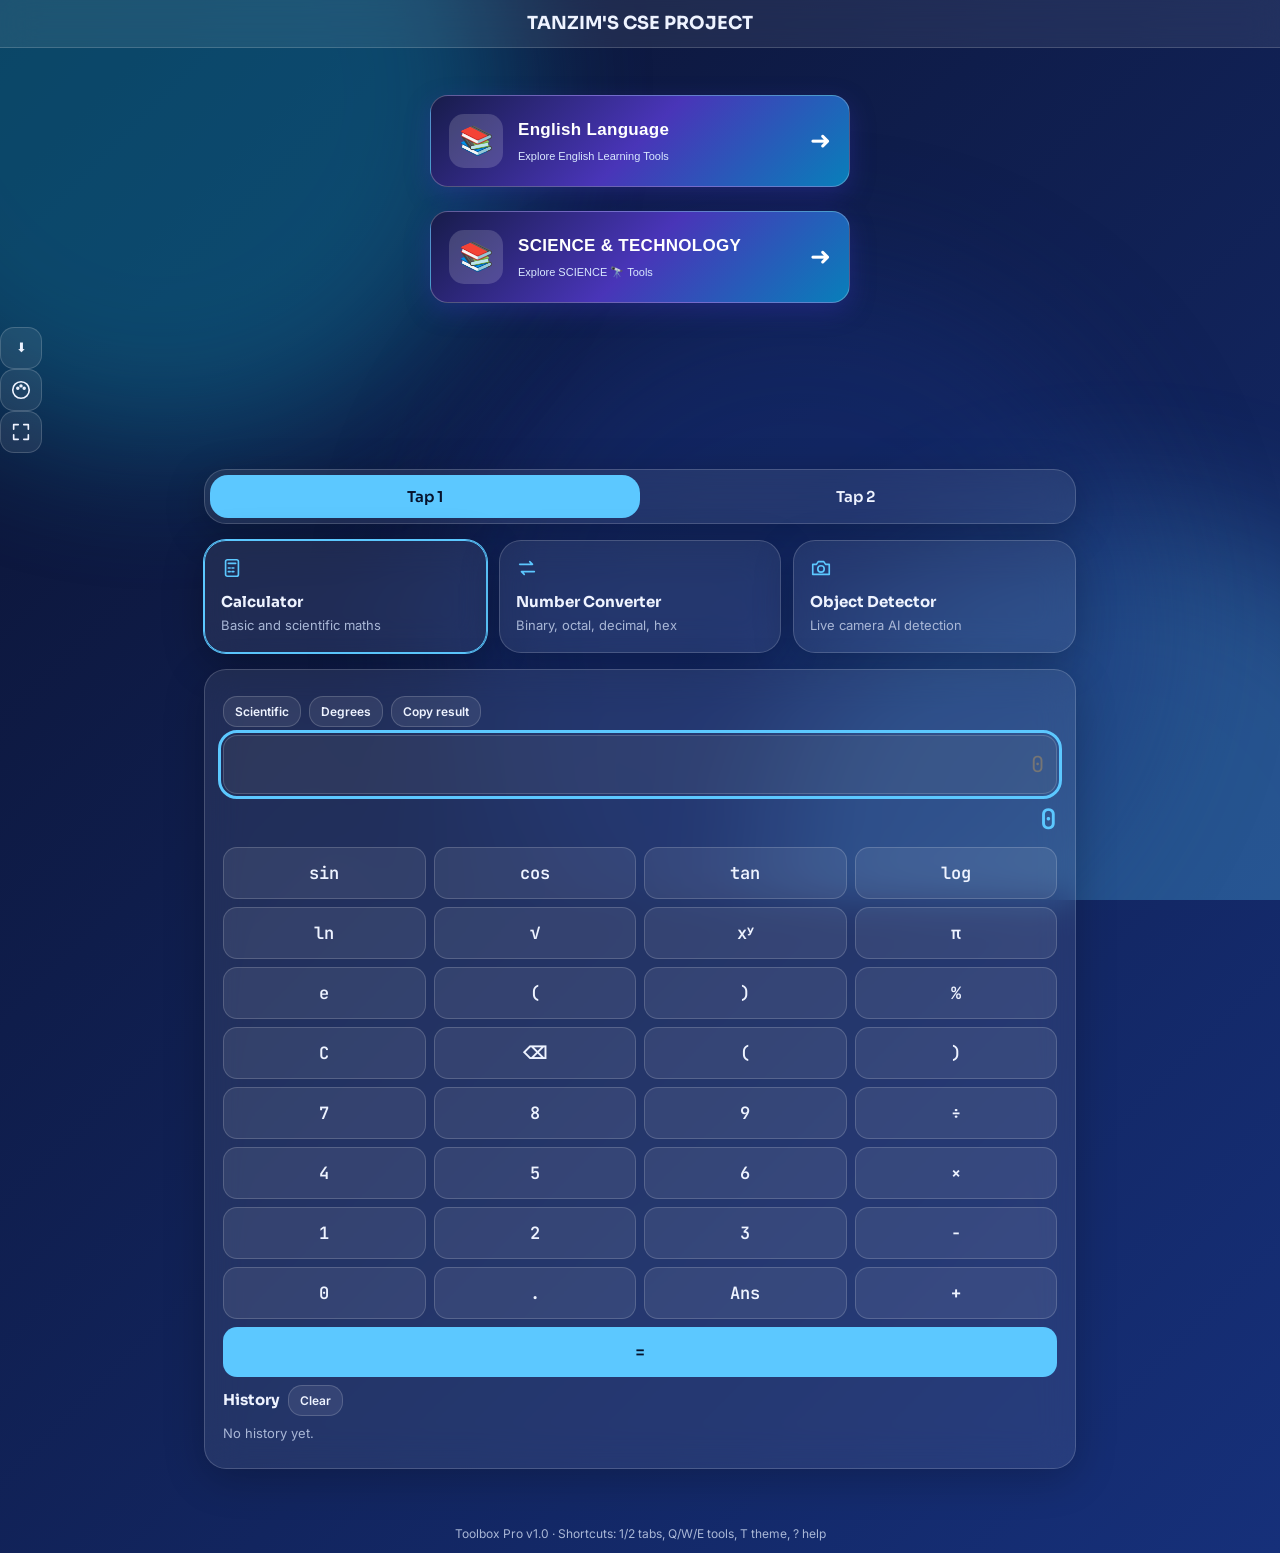
==== index.html @ a3a14823 "Update index.html" ====
<!DOCTYPE html>
<html lang="en" data-theme="midnight">
<head>
<meta charset="utf-8">
<meta name="viewport" content="width=device-width,initial-scale=1">
<title>Toolbox Pro – Calculator, Converter, Detector, Search &amp; Timer</title>
<meta name="description" content="Mobile-first toolbox: calculator, number converter, object detector, YouTube and Google search, exam timer.">
<meta property="og:title" content="Toolbox Pro"><meta property="og:description" content="Premium all-in-one student toolbox.">
<meta name="theme-color" content="#0b1230">
<link rel="icon" href="data:image/svg+xml,%3Csvg xmlns='http://www.w3.org/2000/svg' viewBox='0 0 32 32'%3E%3Crect width='32' height='32' rx='8' fill='%235cc8ff'/%3E%3Cpath d='M9 16l5 5 9-10' stroke='%2306122b' stroke-width='3' fill='none'/%3E%3C/svg%3E">
<link href="https://fonts.googleapis.com/css2?family=Inter:wght@400;500;600&family=JetBrains+Mono:wght@500&family=Sora:wght@600;700&display=swap" rel="stylesheet">
<style>
/* ===== 1. THEME VARIABLES ===== */
[data-theme=midnight]{--b1:#0b1230;--b2:#16307a;--b3:#0e8fb3;--sf:rgba(255,255,255,.08);--bd:rgba(255,255,255,.17);--ac:#5cc8ff;--tx:#eef3ff;--mu:#a9b7d6;--on:#06122b}
[data-theme=royal]{--b1:#1b0b3a;--b2:#4c1d95;--b3:#c026d3;--sf:rgba(255,255,255,.08);--bd:rgba(255,255,255,.17);--ac:#d8a8ff;--tx:#f6eeff;--mu:#c9b6e6;--on:#1b0b3a}
[data-theme=emerald]{--b1:#031a14;--b2:#046a4f;--b3:#14b88a;--sf:rgba(255,255,255,.08);--bd:rgba(255,255,255,.17);--ac:#5ff0bf;--tx:#eafff7;--mu:#9fd6c3;--on:#03211a}
[data-theme=sunset]{--b1:#2a1205;--b2:#9a3412;--b3:#f59e0b;--sf:rgba(255,255,255,.09);--bd:rgba(255,255,255,.18);--ac:#ffcf5c;--tx:#fff6e6;--mu:#e8c9a0;--on:#2a1205}
[data-theme=light]{--b1:#eef3ff;--b2:#c7d7ff;--b3:#ffd1ec;--sf:rgba(255,255,255,.7);--bd:rgba(30,40,90,.16);--ac:#3a52e0;--tx:#151c3a;--mu:#55607f;--on:#fff}
/* ===== 2. BASE ===== */
*{box-sizing:border-box;margin:0}
body{font:15px/1.5 Inter,system-ui,sans-serif;color:var(--tx);background:linear-gradient(135deg,var(--b1),var(--b2));min-height:100vh;overflow-x:hidden}
h1,h2,b{font-family:Sora,system-ui,sans-serif}
.bg{position:fixed;inset:0;z-index:-1;overflow:hidden}
.bg i{position:absolute;width:55vmax;height:55vmax;border-radius:50%;filter:blur(70px);opacity:.42;animation:fl 22s ease-in-out infinite alternate;will-change:transform}
.bg i:nth-child(1){background:var(--b3);top:-20vmax;left:-15vmax}
.bg i:nth-child(2){background:var(--ac);bottom:-25vmax;right:-15vmax;opacity:.28;animation-delay:-8s}
.bg i:nth-child(3){background:var(--b2);top:30%;left:35%;animation-delay:-14s}
@keyframes fl{to{transform:translate3d(8vmax,6vmax,0) scale(1.15)}}
:focus-visible{outline:3px solid var(--ac);outline-offset:2px}
.wrap{max-width:900px;margin:0 auto;padding:0 14px 30px}
/* ===== 3. COMPONENTS ===== */
.glass{background:var(--sf);border:1px solid var(--bd);backdrop-filter:blur(18px);-webkit-backdrop-filter:blur(18px);border-radius:22px;box-shadow:0 10px 40px rgba(0,0,0,.22)}
.top{position:sticky;top:0;z-index:20;display:flex;align-items:center;gap:8px;padding:10px 14px;background:var(--sf);backdrop-filter:blur(16px);-webkit-backdrop-filter:blur(16px);border-bottom:1px solid var(--bd)}
.top h1{font-size:18px;flex:1}
.ib{width:42px;height:42px;display:grid;place-items:center;border-radius:14px;border:1px solid var(--bd);background:var(--sf);color:var(--tx);cursor:pointer}
.btn{border:0;border-radius:14px;padding:11px 16px;background:var(--ac);color:var(--on);font:600 14px Inter,sans-serif;cursor:pointer;transition:transform .1s,filter .2s}
.btn:hover{filter:brightness(1.1)}.btn:active{transform:scale(.94)}
.btn.g{background:var(--sf);color:var(--tx);border:1px solid var(--bd)}.btn.sm{padding:7px 11px;font-size:12px}
input{width:100%;background:rgba(127,127,127,.13);border:1px solid var(--bd);border-radius:14px;padding:12px;color:var(--tx);font:inherit}
.row{display:flex;gap:8px;flex-wrap:wrap;margin:8px 0;align-items:center}.row>input{flex:1;min-width:0}
.tabs{position:relative;display:grid;grid-template-columns:1fr 1fr;padding:5px;margin:16px 0}
.hl{position:absolute;top:5px;bottom:5px;left:5px;width:calc(50% - 5px);border-radius:18px;background:var(--ac);transition:transform .35s cubic-bezier(.3,1.2,.4,1)}
.tabs[data-i="1"] .hl{transform:translateX(100%)}
.tabs button{position:relative;background:none;border:0;color:var(--tx);font:600 15px Sora,sans-serif;padding:12px;cursor:pointer;transition:color .3s}
.tabs button.on{color:var(--on)}
.opts{display:grid;grid-template-columns:repeat(auto-fit,minmax(200px,1fr));gap:12px}
.opt{text-align:left;cursor:pointer;color:var(--tx);padding:16px;font:inherit;transition:transform .2s,border-color .2s}
.opt:hover{transform:translateY(-3px)}.opt.on{border-color:var(--ac);box-shadow:0 0 0 1px var(--ac),0 10px 40px rgba(0,0,0,.3)}
.opt b{display:block;margin-top:6px}.opt span{color:var(--mu);font-size:13px}.opt svg{color:var(--ac)}
#tool{margin:16px 0;padding:18px;animation:in .4s}
@keyframes in{from{opacity:0;transform:translateY(12px)}}
.mono,.disp,.keys .btn{font-family:"JetBrains Mono",monospace}
.disp{font-size:22px;text-align:right}.res{text-align:right;color:var(--ac);font:500 28px "JetBrains Mono",monospace;margin:6px 0 10px;overflow-wrap:anywhere}
.keys{display:grid;grid-template-columns:repeat(4,1fr);gap:8px;margin-bottom:8px}.keys .btn{padding:14px 0;font-size:17px}
.hint,.err{color:var(--mu);font-size:13px;margin:6px 0}.err{color:#ff7b7b}
.hist button{display:block;width:100%;text-align:right;background:none;border:0;border-bottom:1px solid var(--bd);color:var(--tx);padding:7px 0;font:13px "JetBrains Mono",monospace;cursor:pointer}
.stage{position:relative;border-radius:18px;overflow:hidden;background:#000;min-height:160px}.stage video{width:100%;display:block}.stage canvas{position:absolute;inset:0;width:100%;height:100%}
.grid{display:grid;grid-template-columns:repeat(auto-fill,minmax(210px,1fr));gap:12px;margin-top:12px}
.vc{cursor:pointer;border-radius:16px;overflow:hidden;background:var(--sf);border:1px solid var(--bd);text-align:left;color:var(--tx);font:inherit;padding:0;transition:transform .2s}.vc:hover{transform:translateY(-3px)}
.vc img{width:100%;display:block;aspect-ratio:16/9;object-fit:cover}.vc div{padding:8px 10px;font-size:13px}.vc small{color:var(--mu)}
.chips button{margin:0 6px 6px 0;border-radius:99px;border:1px solid var(--bd);background:var(--sf);color:var(--tx);padding:4px 12px;cursor:pointer}
.player{aspect-ratio:16/9;width:100%;border:0;border-radius:16px;margin-top:10px}.player.wide{width:min(100vw - 20px,1100px);position:relative;left:50%;transform:translateX(-50%)}
.sk{height:90px;border-radius:14px;background:linear-gradient(90deg,var(--sf),var(--bd),var(--sf));background-size:200% 100%;animation:sh 1.2s infinite}@keyframes sh{to{background-position:-200% 0}}
.ring{display:block;margin:10px auto;width:min(70vw,240px)}.ring text{fill:var(--tx);font:500 34px "JetBrains Mono",monospace}
.tm{display:grid;grid-template-columns:repeat(3,1fr);gap:8px}.flash{animation:fs .5s 3}@keyframes fs{50%{background:var(--ac)}}
.gcse-search{min-height:80px}.gsc-control-cse,.gsc-control-cse *{background:transparent!important;border-color:var(--bd)!important;color:var(--tx)!important}
#toast{position:fixed;left:50%;bottom:22px;transform:translate(-50%,80px);background:var(--ac);color:var(--on);padding:10px 18px;border-radius:14px;font-weight:600;opacity:0;transition:.3s;z-index:60;max-width:90vw}#toast.on{transform:translate(-50%,0);opacity:1}
#pal{position:absolute;right:12px;top:58px;padding:10px;display:none;gap:8px;z-index:30}#pal.on{display:flex}#pal button{width:30px;height:30px;border-radius:50%;border:2px solid var(--bd);cursor:pointer}
#splash{position:fixed;inset:0;z-index:99;display:grid;place-items:center;background:var(--b1);transition:opacity .5s}#splash.off{opacity:0;pointer-events:none}
#splash i{width:54px;height:54px;border-radius:16px;background:var(--ac);animation:sp 1s ease-in-out infinite alternate}@keyframes sp{to{transform:rotate(90deg) scale(.7)}}
footer{text-align:center;color:var(--mu);font-size:12px;padding:10px}
@media(prefers-reduced-motion:reduce){*{animation:none!important;transition:none!important}}
</style>
</head>
<body>





<div class="bg" aria-hidden="true"><i></i><i></i><i></i></div>
<div id="splash"><i></i></div>

<header class="top">
  <h1 style="text-align: center;">TANZIM'S CSE PROJECT</h1>
</header> <br>

 

 


<!-- Premium English Language Button -->
<a href="index2.html" class="premium-btn">
  <span class="btn-icon">📚</span>
  <span class="btn-text">
    <strong>English Language</strong>
    <small>Explore English Learning Tools</small>
  </span>
  <span class="btn-arrow">➜</span>
</a>

<style>
.premium-btn {
  display: flex;
  align-items: center;
  gap: 15px;
  width: 100%;
  max-width: 420px;
  box-sizing: border-box;
  margin: 24px auto;
  padding: 18px;
  color: #ffffff;
  text-decoration: none;
  border-radius: 18px;
  background: linear-gradient(135deg, #171c4a, #4935b8, #087fba);
  border: 1px solid rgba(255,255,255,0.25);
  box-shadow: 0 8px 24px rgba(57, 53, 184, 0.35);
  font-family: Arial, sans-serif;
  transition: transform 0.2s, box-shadow 0.2s;
}

.premium-btn:active {
  transform: scale(0.97);
}

.btn-icon {
  display: grid;
  place-items: center;
  width: 54px;
  height: 54px;
  flex-shrink: 0;
  border-radius: 15px;
  background: rgba(255,255,255,0.16);
  font-size: 28px;
}

.btn-text {
  display: flex;
  flex-direction: column;
  gap: 5px;
  flex: 1;
}

.btn-text strong {
  font-size: 17px;
  letter-spacing: 0.3px;
}

.btn-text small {
  font-size: 11px;
  color: #d9e8ff;
}

.btn-arrow {
  font-size: 25px;
  color: #ffffff;
}
</style>





<!-- Premium English Language Button -->
<a href="index2.html" class="premium-btn">
  <span class="btn-icon">📚</span>
  <span class="btn-text">
    <strong>SCIENCE & TECHNOLOGY</strong>
    <small>Explore SCIENCE 🔭 Tools</small>
  </span>
  <span class="btn-arrow">➜</span>
</a>

<style>
.premium-btn {
  display: flex;
  align-items: center;
  gap: 15px;
  width: 100%;
  max-width: 420px;
  box-sizing: border-box;
  margin: 24px auto;
  padding: 18px;
  color: #ffffff;
  text-decoration: none;
  border-radius: 18px;
  background: linear-gradient(135deg, #171c4a, #4935b8, #087fba);
  border: 1px solid rgba(255,255,255,0.25);
  box-shadow: 0 8px 24px rgba(57, 53, 184, 0.35);
  font-family: Arial, sans-serif;
  transition: transform 0.2s, box-shadow 0.2s;
}

.premium-btn:active {
  transform: scale(0.97);
}

.btn-icon {
  display: grid;
  place-items: center;
  width: 54px;
  height: 54px;
  flex-shrink: 0;
  border-radius: 15px;
  background: rgba(255,255,255,0.16);
  font-size: 28px;
}

.btn-text {
  display: flex;
  flex-direction: column;
  gap: 5px;
  flex: 1;
}

.btn-text strong {
  font-size: 17px;
  letter-spacing: 0.3px;
}

.btn-text small {
  font-size: 11px;
  color: #d9e8ff;
}

.btn-arrow {
  font-size: 25px;
  color: #ffffff;
}
</style>


  
 
 

 

 
<button class="ib" id="inst" hidden aria-label="Install app" title="Install">⬇</button>
 <button class="ib" id="pb" aria-label="Choose palette" title="Palette (T)"></button>
 <button class="ib" id="fs" aria-label="Fullscreen" title="Fullscreen"></button>
  
  
</header>
<div id="pal" class="glass" role="menu"></div>
<main class="wrap">
 <div class="tabs glass" id="tabs" role="tablist"><span class="hl"></span></div>
 <div class="opts" id="opts"></div>
 <section class="glass" id="tool" aria-live="polite"></section>
</main>
<footer>Toolbox Pro v1.0 · Shortcuts: 1/2 tabs, Q/W/E tools, T theme, ? help</footer>
<div id="toast" role="status"></div>
<script>
(()=>{'use strict';
/* ===== CONFIG: add your keys here ===== */
const YOUTUBE_API_KEY="YOUR_API_KEY_HERE", GOOGLE_CSE_ID="YOUR_CSE_ID_HERE";
const $=(s,r=document)=>r.querySelector(s);
const S={get:(k,d)=>{try{return localStorage.getItem(k)??d}catch(e){return d}},set:(k,v)=>{try{localStorage.setItem(k,v)}catch(e){}}};
const IC={calc:'<rect x="5" y="3" width="14" height="18" rx="2"/><path d="M8 7h8M8 12h2M12 12h2M8 16h2M12 16h2"/>',conv:'<path d="M4 8h14l-3-3M20 16H6l3 3"/>',cam:'<path d="M3 8h4l2-3h6l2 3h4v11H3z"/><circle cx="12" cy="13" r="3.5"/>',yt:'<rect x="3" y="6" width="18" height="12" rx="4"/><path d="M10 9.5v5l4.5-2.5z"/>',gs:'<circle cx="11" cy="11" r="6"/><path d="M20 20l-4.5-4.5"/>',tm:'<circle cx="12" cy="13" r="7"/><path d="M12 9v4l3 2M9 3h6"/>',pal:'<circle cx="12" cy="12" r="9"/><circle cx="8.5" cy="10" r="1"/><circle cx="12" cy="7.5" r="1"/><circle cx="15.5" cy="10" r="1"/>',fs:'<path d="M4 9V4h5M20 9V4h-5M4 15v5h5M20 15v5h-5"/>'};
const ic=k=>`<svg viewBox="0 0 24 24" width="22" height="22" fill="none" stroke="currentColor" stroke-width="1.8" stroke-linecap="round" stroke-linejoin="round" aria-hidden="true">${IC[k]}</svg>`;
const esc=s=>String(s).replace(/[&<>"']/g,c=>({'&':'&amp;','<':'&lt;','>':'&gt;','"':'&quot;',"'":'&#39;'}[c]));
const dec=s=>{const t=document.createElement('textarea');t.innerHTML=s;return t.value};
let tt;const toast=m=>{const t=$('#toast');t.textContent=m;t.classList.add('on');clearTimeout(tt);tt=setTimeout(()=>t.classList.remove('on'),2600)};
const copy=async v=>{try{await navigator.clipboard.writeText(v);toast('Copied ✓')}catch(e){toast('Copy failed')}};
const loadJS=src=>new Promise((ok,no)=>{const s=document.createElement('script');s.src=src;s.onload=ok;s.onerror=()=>no(new Error('load'));document.head.appendChild(s)});

/* ===== TOOL: CALCULATOR (safe recursive-descent parser, no eval) ===== */
function ev(src,deg){
 const t=src.replace(/×/g,'*').replace(/÷/g,'/').replace(/−/g,'-').replace(/π/g,'pi').match(/\d+\.?\d*|\.\d+|[a-z]+|[-+*/^%(),]|\S/gi)||[];let i=0;
 const pk=()=>t[i],nx=()=>t[i++],rad=x=>deg?x*Math.PI/180:x;
 const F={sin:x=>Math.sin(rad(x)),cos:x=>Math.cos(rad(x)),tan:x=>Math.tan(rad(x)),log:Math.log10,ln:Math.log,sqrt:Math.sqrt};
 const ex=()=>{let v=tm();while(pk()=='+'||pk()=='-')v=nx()=='+'?v+tm():v-tm();return v};
 const tm=()=>{let v=un();while(pk()=='*'||pk()=='/')v=nx()=='*'?v*un():v/un();return v};
 const un=()=>{if(pk()=='-'){nx();return -un()}if(pk()=='+'){nx();return un()}return pw()};
 const pw=()=>{const b=po();if(pk()=='^'){nx();return Math.pow(b,un())}return b};
 const po=()=>{let v=pr();while(pk()=='%'){nx();v/=100}return v};
 const pr=()=>{const x=nx();if(x===undefined)throw 0;
  if(/^[\d.]/.test(x))return parseFloat(x);
  if(x=='(' ){const v=ex();if(pk()==')')nx();return v}
  const n=x.toLowerCase();if(n=='pi')return Math.PI;if(n=='e')return Math.E;
  if(F[n]&&pk()=='('){nx();const v=ex();if(pk()==')')nx();return F[n](v)}throw 0};
 const r=ex();if(i<t.length)throw 0;if(!isFinite(r))throw 0;return r}
function calc(el){
 let deg=S.get('deg','1')=='1',sci=false,ans='0',hist=[];try{hist=JSON.parse(S.get('hist','[]'))}catch(e){}
 el.innerHTML=`<div class="row"><button class="btn g sm" id="m">Scientific</button><button class="btn g sm" id="dg"></button><button class="btn g sm" id="cp">Copy result</button></div>
 <input id="d" class="disp" inputmode="none" autocomplete="off" placeholder="0" aria-label="Expression"><div class="res" id="r">0</div>
 <div class="keys" id="sk" hidden></div><div class="keys" id="k"></div>
 <div class="row"><b>History</b><button class="btn g sm" id="hc">Clear</button></div><div class="hist" id="h"></div>`;
 const d=$('#d',el),r=$('#r',el);
 const fmt=v=>String(parseFloat(v.toPrecision(12)));
 const sciK=[['sin','sin('],['cos','cos('],['tan','tan('],['log','log('],['ln','ln('],['√','sqrt('],['xʸ','^'],['π','π'],['e','e'],['(','('],[')',')'],['%','%']];
 const rows=['C','⌫','(',')','7','8','9','÷','4','5','6','×','1','2','3','−','0','.','Ans','+'];
 const kb=(box,list)=>list.forEach(x=>{const [l,v]=Array.isArray(x)?x:[x,x];const b=document.createElement('button');b.className='btn g';b.textContent=l;b.onclick=()=>press(v);box.appendChild(b)});
 kb($('#sk',el),sciK);kb($('#k',el),rows);
 const eq=document.createElement('button');eq.className='btn';eq.textContent='=';eq.style.gridColumn='1/-1';eq.onclick=()=>press('=');$('#k',el).appendChild(eq);
 const rh=()=>{$('#h',el).innerHTML=hist.map((x,i)=>`<button data-i="${i}">${esc(x[0])} = ${esc(x[1])}</button>`).join('')||'<p class="hint">No history yet.</p>'};
 function press(v){
  if(v=='C'){d.value='';r.textContent='0'}else if(v=='⌫')d.value=d.value.slice(0,-1);
  else if(v=='Ans')d.value+=ans;
  else if(v=='='){try{const x=fmt(ev(d.value,deg));hist.unshift([d.value,x]);hist=hist.slice(0,30);S.set('hist',JSON.stringify(hist));ans=x;r.textContent=x;d.value=x;rh()}catch(e){r.textContent='Error';toast('Invalid expression')}}
  else d.value+=v;
  if(v!='='&&v!='C'){try{r.textContent=fmt(ev(d.value,deg))}catch(e){}}}
 d.addEventListener('keydown',e=>{if(e.key=='Enter'){e.preventDefault();press('=')}});
 d.addEventListener('input',()=>{try{r.textContent=fmt(ev(d.value,deg))}catch(e){}});
 $('#m',el).onclick=e=>{sci=!sci;$('#sk',el).hidden=!sci;e.target.textContent=sci?'Basic':'Scientific'};
 const sd=()=>$('#dg',el).textContent=deg?'Degrees':'Radians';sd();
 $('#dg',el).onclick=()=>{deg=!deg;S.set('deg',deg?'1':'0');sd()};
 $('#cp',el).onclick=()=>copy(r.textContent);
 $('#hc',el).onclick=()=>{hist=[];S.set('hist','[]');rh()};
 $('#h',el).onclick=e=>{const b=e.target.closest('button');if(b)d.value=hist[b.dataset.i][0]};
 rh();d.focus({preventScroll:true});return{destroy(){}}}

/* ===== TOOL: NUMBER SYSTEM CONVERTER (BigInt) ===== */
function conv(el){
 const B=[['Binary',2,/^[01]+$/,'0b'],['Octal',8,/^[0-7]+$/,'0o'],['Decimal',10,/^\d+$/,''],['Hexadecimal',16,/^[0-9a-f]+$/i,'0x']];
 el.innerHTML=B.map(([n,b])=>`<label>${n} <small class="hint">(base ${b})</small><div class="row"><input class="mono" data-b="${b}" spellcheck="false" autocomplete="off"><button class="btn g sm" data-c="${b}">Copy</button></div></label>`).join('')+'<div class="err" id="e"></div><div class="hint" id="s"></div>';
 const inp=b=>$(`input[data-b="${b}"]`,el);
 el.oninput=e=>{const x=e.target;if(!x.dataset.b)return;const b=+x.dataset.b,v=x.value.trim().replace(/\s/g,''),sp=B.find(q=>q[1]==b);
  $('#e',el).textContent='';if(!v){B.forEach(q=>inp(q[1]).value='');$('#s',el).textContent='';return}
  if(!sp[2].test(v)){$('#e',el).textContent=`Invalid digit for base ${b}. Allowed: ${b==2?'0-1':b==8?'0-7':b==10?'0-9':'0-9, A-F'}.`;return}
  const n=BigInt(sp[3]+v);B.forEach(q=>{if(q[1]!=b)inp(q[1]).value=n.toString(q[1]).toUpperCase()});
  $('#s',el).textContent=`Steps: read “${v}” as base ${b} → decimal ${n} → divide by 2, 8 and 16 repeatedly (remainders from last to first) to get the other bases.`};
 el.onclick=e=>{const b=e.target.closest('[data-c]');if(b)copy(inp(b.dataset.c).value)};
 return{destroy(){el.oninput=el.onclick=null}}}

/* ===== TOOL: OBJECT DETECTOR (TensorFlow.js + coco-ssd) ===== */
function det(el){
 let model,stream,raf,run=false,face='environment',t0=performance.now(),fr=0;
 el.innerHTML=`<div class="stage"><video playsinline muted></video><canvas></canvas></div>
 <div class="row"><button class="btn" id="a">Start</button><button class="btn g" id="sw">Switch camera</button><button class="btn g" id="sn">Snapshot</button><b class="mono" id="f">0 FPS</b></div>
 <div class="hint" id="st">Press Start. The model (~5 MB) downloads on first use.</div><div id="l"></div>`;
 const v=$('video',el),c=$('canvas',el),x=c.getContext('2d'),st=$('#st',el);
 const stopCam=()=>{stream&&stream.getTracks().forEach(t=>t.stop());stream=null;v.srcObject=null};
 const col=n=>`hsl(${[...n].reduce((a,ch)=>a+ch.charCodeAt(0)*7,0)%360} 90% 55%)`;
 async function cam(){stopCam();stream=await navigator.mediaDevices.getUserMedia({video:{facingMode:face},audio:false});v.srcObject=stream;await v.play()}
 async function start(){
  if(!navigator.onLine){st.textContent='You are offline. The model needs internet to download.';return}
  if(!navigator.mediaDevices||!navigator.mediaDevices.getUserMedia){st.textContent='Camera is not available (HTTPS and a camera are required).';return}
  try{
   if(!model){st.innerHTML='<div class="sk"></div>Loading model…';
    await loadJS('https://cdn.jsdelivr.net/npm/@tensorflow/tfjs@4.22.0/dist/tf.min.js');
    await loadJS('https://cdn.jsdelivr.net/npm/@tensorflow-models/coco-ssd@2.2.3/dist/coco-ssd.min.js');
    model=await cocoSsd.load()}
   await cam();run=true;$('#a',el).textContent='Stop';st.textContent='Detecting…';loop()
  }catch(e){st.textContent=e&&e.name=='NotAllowedError'?'Camera permission was denied. Allow it in your browser settings.':e&&e.name=='NotFoundError'?'No camera found on this device.':'Could not start: '+(e.message||e);run=false}}
 function stop(){run=false;cancelAnimationFrame(raf);stopCam();x.clearRect(0,0,c.width,c.height);$('#a',el).textContent='Start';st.textContent='Stopped.'}
 async function loop(){if(!run)return;
  if(v.readyState>=2){const p=await model.detect(v);if(!run)return;c.width=v.videoWidth;c.height=v.videoHeight;x.clearRect(0,0,c.width,c.height);x.lineWidth=3;x.font='bold 18px Inter';
   p.forEach(o=>{const[a,b,w,h]=o.bbox,k=col(o.class),t=`${o.class} ${Math.round(o.score*100)}%`;x.strokeStyle=k;x.strokeRect(a,b,w,h);const tw=x.measureText(t).width+10;x.fillStyle=k;x.fillRect(a,Math.max(0,b-24),tw,24);x.fillStyle='#000';x.fillText(t,a+5,Math.max(18,b-6))});
   $('#l',el).innerHTML=p.map(o=>`<div class="hint"><b style="color:${col(o.class)}">●</b> ${esc(o.class)} – ${Math.round(o.score*100)}%</div>`).join('')||'<div class="hint">No objects detected.</div>';
   fr++;const n=performance.now();if(n-t0>1000){$('#f',el).textContent=Math.round(fr*1000/(n-t0))+' FPS';fr=0;t0=n}}
  raf=requestAnimationFrame(loop)}
 $('#a',el).onclick=()=>run?stop():start();
 $('#sw',el).onclick=async()=>{face=face=='environment'?'user':'environment';if(run){try{await cam()}catch(e){toast('Cannot switch camera')}}};
 $('#sn',el).onclick=()=>{if(!v.videoWidth)return toast('Start the camera first');const s=document.createElement('canvas');s.width=v.videoWidth;s.height=v.videoHeight;const q=s.getContext('2d');q.drawImage(v,0,0);q.drawImage(c,0,0);s.toBlob(b=>{const a=document.createElement('a');a.href=URL.createObjectURL(b);a.download='snapshot.png';a.click();setTimeout(()=>URL.revokeObjectURL(a.href),2000)});toast('Snapshot saved')};
 return{destroy(){stop()}}}

/* ===== TOOL: YOUTUBE SEARCH ===== */
    
function yt(el){
 let rc=[];try{rc=JSON.parse(S.get('yts','[]'))}catch(e){}
 el.innerHTML=`<div class="row"><input id="q" placeholder="Search YouTube…" aria-label="Search YouTube"><button class="btn" id="go">Search</button></div><div class="chips" id="c"></div><div id="p"></div><div class="grid" id="r"></div>`;
 const q=$('#q',el),r=$('#r',el),K=YOUTUBE_API_KEY;
 const chips=()=>$('#c',el).innerHTML=rc.map(x=>`<button>${esc(x)}</button>`).join('');chips();
 const dur=s=>{const m=/PT(?:(\d+)H)?(?:(\d+)M)?(?:(\d+)S)?/.exec(s||'');if(!m)return'';const p=n=>String(n||0).padStart(2,'0');return(m[1]?m[1]+':':'')+(m[1]?p(m[2]):(m[2]||0))+':'+p(m[3])};
 async function go(){const t=q.value.trim();if(!t)return;
  if(K.startsWith('YOUR')){r.innerHTML='<p class="hint">Setup needed: open index.html, find <b>YOUTUBE_API_KEY</b> and paste a YouTube Data API v3 key (Google Cloud Console → APIs &amp; Services).</p>';return}
  if(!navigator.onLine){r.innerHTML='<p class="err">You are offline.</p>';return}
  rc=[t,...rc.filter(x=>x!=t)].slice(0,6);S.set('yts',JSON.stringify(rc));chips();
  r.innerHTML='<div class="sk"></div><div class="sk"></div><div class="sk"></div>';
  try{const j=await(await fetch(`https://www.googleapis.com/youtube/v3/search?part=snippet&type=video&maxResults=12&q=${encodeURIComponent(t)}&key=${K}`)).json();
   if(j.error){r.innerHTML=`<p class="err">${esc(j.error.message||'API error')} (quota or key problem)</p>`;return}
   const ids=j.items.map(i=>i.id.videoId).join(',');let D={};
   try{const k=await(await fetch(`https://www.googleapis.com/youtube/v3/videos?part=contentDetails&id=${ids}&key=${K}`)).json();(k.items||[]).forEach(i=>D[i.id]=dur(i.contentDetails.duration))}catch(e){}
   r.innerHTML=j.items.map(i=>`<button class="vc" data-id="${esc(i.id.videoId)}"><img loading="lazy" alt="" src="${esc(i.snippet.thumbnails.medium.url)}"><div>${esc(dec(i.snippet.title))}<br><small>${esc(dec(i.snippet.channelTitle))}${D[i.id.videoId]?' · '+D[i.id.videoId]:''}</small></div></button>`).join('')||'<p class="hint">No results.</p>'
  }catch(e){r.innerHTML='<p class="err">Network error. Check your connection.</p>'}}
 $('#go',el).onclick=go;q.onkeydown=e=>{if(e.key=='Enter')go()};
 $('#c',el).onclick=e=>{const b=e.target.closest('button');if(b){q.value=b.textContent;go()}};
 r.onclick=e=>{const b=e.target.closest('.vc');if(!b)return;
  $('#p',el).innerHTML=`<div class="row"><button class="btn g sm" id="th">Theatre mode</button></div><iframe class="player" src="https://www.youtube-nocookie.com/embed/${encodeURIComponent(b.dataset.id)}?autoplay=1" title="YouTube video" allow="autoplay; encrypted-media; picture-in-picture; fullscreen" allowfullscreen></iframe>`;
  $('#th',el).onclick=()=>$('.player',el).classList.toggle('wide');$('.player',el).scrollIntoView({behavior:'smooth',block:'center'})};
 return{destroy(){el.innerHTML=''}}}

/* ===== TOOL: GOOGLE SEARCH (Programmable Search Engine) ===== */
function gg(el){
 if(GOOGLE_CSE_ID.startsWith('YOUR')){el.innerHTML='<p class="hint">Setup needed: create a Programmable Search Engine at programmablesearchengine.google.com, copy its Search engine ID, then paste it into <b>GOOGLE_CSE_ID</b> in index.html.</p>';return{destroy(){}}}
 if(!navigator.onLine){el.innerHTML='<p class="err">You are offline.</p>';return{destroy(){}}}
 el.innerHTML='<div class="gcse-search"></div>';const s=document.createElement('script');s.async=true;s.src='https://cse.google.com/cse.js?cx='+encodeURIComponent(GOOGLE_CSE_ID);el.appendChild(s);
 return{destroy(){el.innerHTML=''}}}

/* ===== TOOL: EXAM TIMER ===== */
function tmr(el){
 let end=0,left=0,total=0,state='idle',iv,wl,fired={},mute=S.get('mute','0')=='1',ac;
 el.innerHTML=`<input id="lb" placeholder="Label (e.g. Maths Exam)" aria-label="Label">
 <div class="tm" style="margin-top:8px"><input id="h" type="number" min="0" max="99" placeholder="Hours" aria-label="Hours"><input id="m" type="number" min="0" max="59" placeholder="Min" aria-label="Minutes"><input id="s" type="number" min="0" max="59" placeholder="Sec" aria-label="Seconds"></div>
 <div class="row" id="pr">${[5,10,30,60,120].map(n=>`<button class="btn g sm" data-m="${n}">${n} min</button>`).join('')}</div>
 <svg class="ring" viewBox="0 0 220 220"><circle cx="110" cy="110" r="96" fill="none" stroke="var(--bd)" stroke-width="12"/><circle id="rg" cx="110" cy="110" r="96" fill="none" stroke="var(--ac)" stroke-width="12" stroke-linecap="round" stroke-dasharray="603.2" stroke-dashoffset="0" transform="rotate(-90 110 110)"/><text id="tx" x="110" y="122" text-anchor="middle">00:00:00</text></svg>
 <div class="row" style="justify-content:center"><button class="btn" id="go">Start</button><button class="btn g" id="rs">Reset</button><button class="btn g" id="mu"></button></div><div class="hint" id="n" style="text-align:center"></div>`;
 const g=s=>$(s,el),C=603.2;
 const pad=n=>String(n).padStart(2,'0'),show=ms=>{const s=Math.max(0,Math.ceil(ms/1000));g('#tx').textContent=`${pad(s/3600|0)}:${pad(s%3600/60|0)}:${pad(s%60)}`;
  const p=total?ms/(total*1000):0;g('#rg').style.strokeDashoffset=C*(1-Math.max(0,Math.min(1,p)));g('#rg').style.stroke=p>.5?'var(--ac)':p>.2?'#ffb020':'#ff4d4d'};
 const mu=()=>g('#mu').textContent=mute?'🔇 Muted':'🔔 Sound on';mu();
 const beep=n=>{if(mute)return;try{ac=ac||new AudioContext();for(let i=0;i<n;i++){const o=ac.createOscillator(),q=ac.createGain();o.connect(q);q.connect(ac.destination);o.frequency.value=880;const t=ac.currentTime+i*.35;q.gain.setValueAtTime(.25,t);q.gain.exponentialRampToValueAtTime(.001,t+.25);o.start(t);o.stop(t+.27)}}catch(e){}};
 const alert2=(m,n)=>{beep(n);navigator.vibrate&&navigator.vibrate([200,100,200]);el.classList.add('flash');setTimeout(()=>el.classList.remove('flash'),1600);toast(m);g('#n').textContent=m};
 const lock=async()=>{try{wl=await navigator.wakeLock.request('screen')}catch(e){}};
 const unlock=()=>{try{wl&&wl.release()}catch(e){}wl=null};
 const vis=()=>{if(document.visibilityState=='visible'&&state=='run')lock()};document.addEventListener('visibilitychange',vis);
 function tick(){left=end-Date.now();show(left);const s=left/1000;
  [600,300,60].forEach(th=>{if(s<=th&&!fired[th]&&total>th){fired[th]=1;alert2(th/60+' minute(s) left',2)}});
  if(left<=0){clearInterval(iv);state='idle';unlock();show(0);alert2('Time is up!',4);g('#go').textContent='Start'}}
 g('#go').onclick=()=>{
  if(state=='run'){left=end-Date.now();clearInterval(iv);state='pause';g('#go').textContent='Resume';unlock();return}
  if(state=='idle'){total=(+g('#h').value||0)*3600+(+g('#m').value||0)*60+(+g('#s').value||0);if(!total)return toast('Set a time first');left=total*1000;fired={}}
  end=Date.now()+left;state='run';g('#go').textContent='Pause';lock();clearInterval(iv);iv=setInterval(tick,200);tick();if(ac&&ac.state=='suspended')ac.resume()};
 g('#rs').onclick=()=>{clearInterval(iv);state='idle';unlock();total=0;g('#go').textContent='Start';g('#n').textContent='';show(0)};
 g('#mu').onclick=()=>{mute=!mute;S.set('mute',mute?'1':'0');mu()};
 g('#pr').onclick=e=>{const b=e.target.closest('[data-m]');if(!b)return;const m=+b.dataset.m;g('#h').value=m/60|0;g('#m').value=m%60;g('#s').value=0};
 return{destroy(){clearInterval(iv);unlock();document.removeEventListener('visibilitychange',vis);if(ac)try{ac.close()}catch(e){}}}}

/* ===== APP SHELL ===== */
const TABS=[{n:'Tap 1',o:[{f:calc,t:'Calculator',d:'Basic and scientific maths',i:'calc'},{f:conv,t:'Number Converter',d:'Binary, octal, decimal, hex',i:'conv'},{f:det,t:'Object Detector',d:'Live camera AI detection',i:'cam'}]},
 {n:'Tap 2',o:[{f:yt,t:'YouTube Search',d:'Search and watch here',i:'yt'},{f:gg,t:'Google Search',d:'Embedded web search',i:'gs'},{f:tmr,t:'Exam Timer',d:'Countdown with alerts',i:'tm'}]}];
const PAL=[['midnight','#16307a'],['royal','#7c3aed'],['emerald','#0e9f6e'],['sunset','#f59e0b'],['light','#e8eeff']];
let tab=+S.get('tab',0)||0,opt=+S.get('opt',0)||0,cur=null;
const tool=$('#tool');
function render(){
 $('#tabs').dataset.i=tab;$('#tabs').querySelectorAll('button').forEach(b=>b.remove());
 TABS.forEach((t,i)=>{const b=document.createElement('button');b.textContent=t.n;b.setAttribute('role','tab');b.setAttribute('aria-selected',i==tab);b.className=i==tab?'on':'';b.onclick=()=>go(i,0);$('#tabs').appendChild(b)});
 $('#opts').innerHTML=TABS[tab].o.map((o,i)=>`<button class="opt glass${i==opt?' on':''}" data-i="${i}" aria-pressed="${i==opt}">${ic(o.i)}<b>${o.t}</b><span>${o.d}</span></button>`).join('');
 if(cur&&cur.destroy)cur.destroy();tool.style.animation='none';void tool.offsetWidth;tool.style.animation='';tool.innerHTML='';
 try{cur=TABS[tab].o[opt].f(tool)}catch(e){tool.innerHTML='<p class="err">Could not open this tool.</p>';console.error(e)}}
function go(t,o){tab=t;opt=o;S.set('tab',t);S.set('opt',o);render()}
$('#opts').onclick=e=>{const b=e.target.closest('.opt');if(b&&+b.dataset.i!=opt)go(tab,+b.dataset.i)};
/* theme */
function theme(n){document.documentElement.dataset.theme=n;S.set('theme',n);const m=document.querySelector('meta[name=theme-color]');m.content=getComputedStyle(document.documentElement).getPropertyValue('--b1').trim()||'#0b1230'}
$('#pal').innerHTML=PAL.map(([n,c])=>`<button role="menuitem" aria-label="${n}" title="${n}" style="background:${c}" data-t="${n}"></button>`).join('');
$('#pal').onclick=e=>{const b=e.target.closest('[data-t]');if(b){theme(b.dataset.t);$('#pal').classList.remove('on')}};
$('#pb').innerHTML=ic('pal');$('#pb').onclick=()=>$('#pal').classList.toggle('on');
$('#fs').innerHTML=ic('fs');$('#fs').onclick=()=>{document.fullscreenElement?document.exitFullscreen():document.documentElement.requestFullscreen&&document.documentElement.requestFullscreen().catch(()=>toast('Fullscreen not available'))};
theme(PAL.some(p=>p[0]==S.get('theme','midnight'))?S.get('theme','midnight'):'midnight');
/* PWA: data-URI manifest + install button */
const mf={name:'Toolbox Pro',short_name:'Toolbox',start_url:'./',display:'standalone',background_color:'#0b1230',theme_color:'#0b1230',icons:[{src:"data:image/svg+xml,%3Csvg xmlns='http://www.w3.org/2000/svg' viewBox='0 0 32 32'%3E%3Crect width='32' height='32' rx='8' fill='%235cc8ff'/%3E%3C/svg%3E",sizes:'any',type:'image/svg+xml'}]};
const lk=document.createElement('link');lk.rel='manifest';lk.href='data:application/manifest+json,'+encodeURIComponent(JSON.stringify(mf));document.head.appendChild(lk);
let dp;addEventListener('beforeinstallprompt',e=>{e.preventDefault();dp=e;$('#inst').hidden=false});
$('#inst').onclick=async()=>{if(dp){dp.prompt();await dp.userChoice;dp=null;$('#inst').hidden=true}};
/* offline notice and shortcuts */
addEventListener('offline',()=>toast('You are offline. Search and AI model need internet.'));addEventListener('online',()=>toast('Back online ✓'));
addEventListener('keydown',e=>{if(/INPUT|TEXTAREA/.test(e.target.tagName)||e.ctrlKey||e.metaKey||e.altKey)return;const k=e.key.toLowerCase();
 if(k=='1'||k=='2')go(+k-1,0);else if('qwe'.includes(k)&&k.length==1)go(tab,'qwe'.indexOf(k));
 else if(k=='t'){const i=PAL.findIndex(p=>p[0]==document.documentElement.dataset.theme);theme(PAL[(i+1)%PAL.length][0])}
 else if(k=='?')toast('1/2 tabs · Q/W/E tools · T theme')});
render();addEventListener('load',()=>setTimeout(()=>$('#splash').classList.add('off'),600));
setTimeout(()=>$('#splash').classList.add('off'),2500);
})();
</script>
</body>
</html>
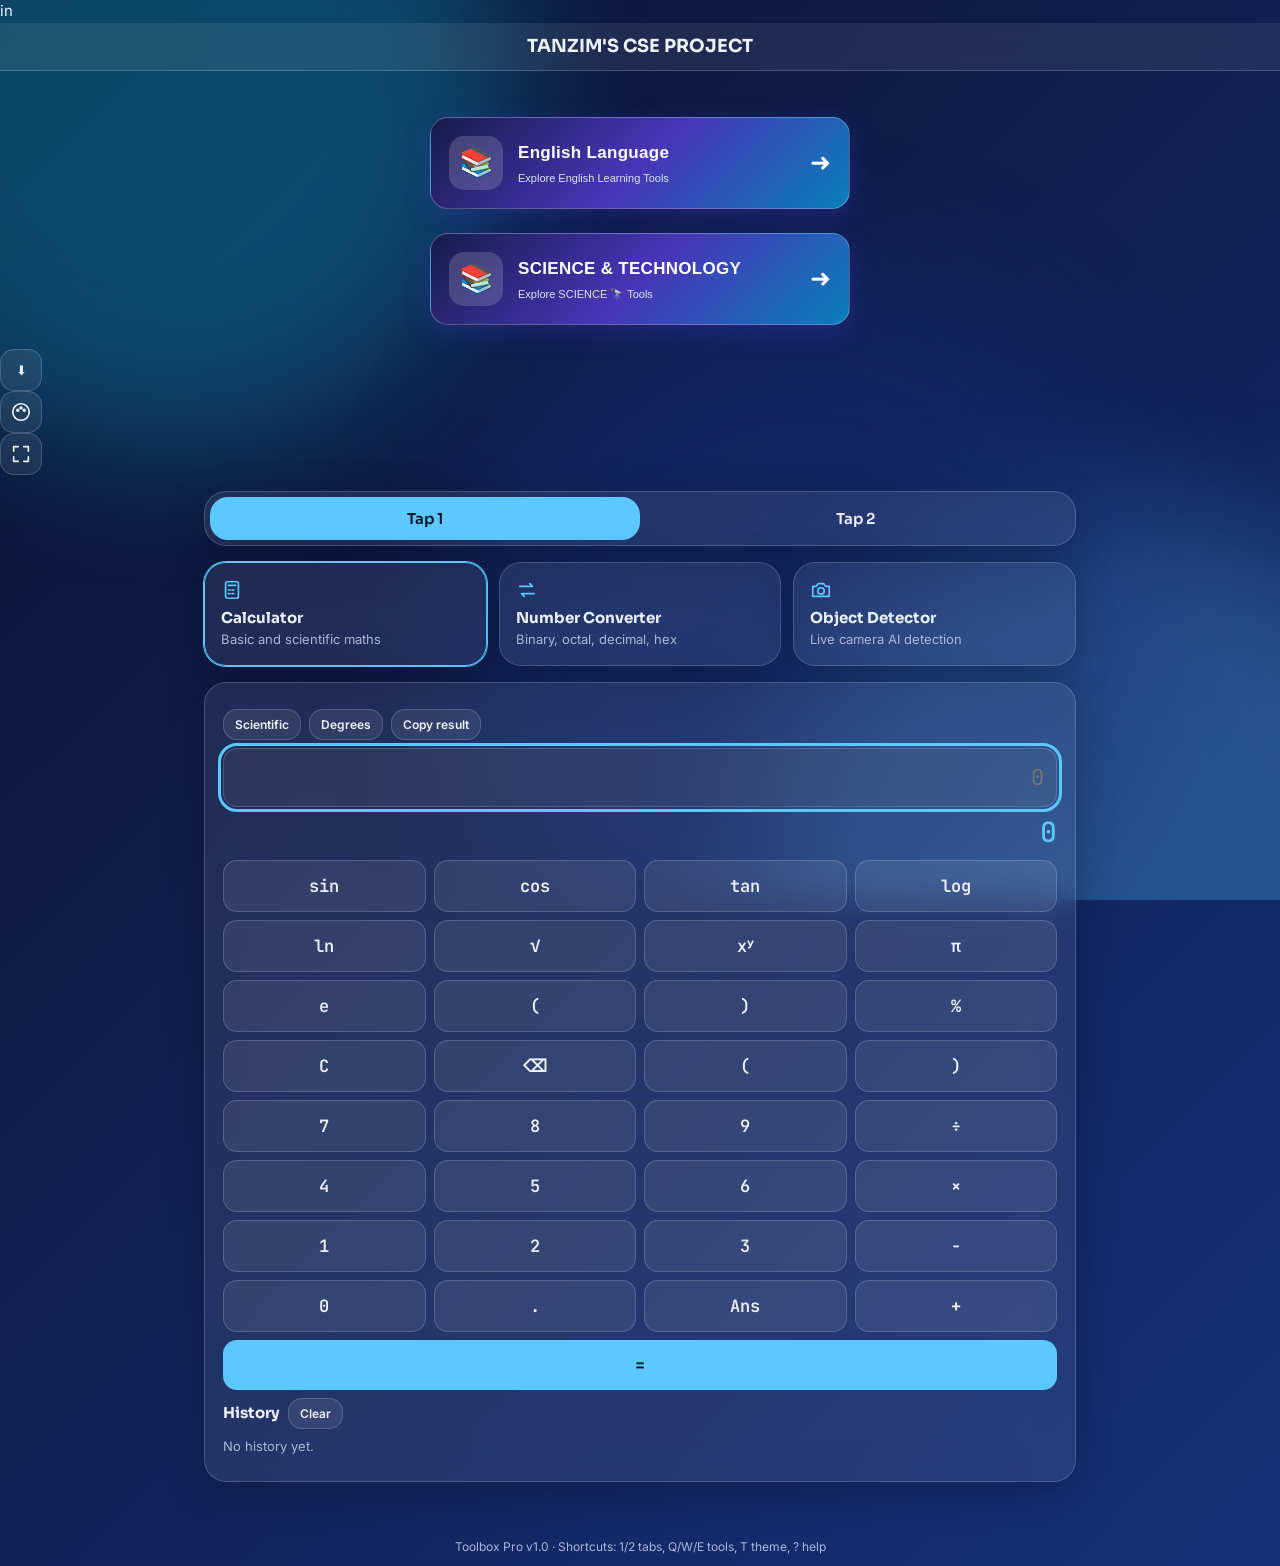
==== commit 8ffab5e6: "Update index.html" ====
--- a/index.html
+++ b/index.html
@@ -1,4 +1,4 @@
-<!DOCTYPE html>
+in<!DOCTYPE html>
 <html lang="en" data-theme="midnight">
 <head>
 <meta charset="utf-8">
@@ -255,7 +255,7 @@
 <script>
 (()=>{'use strict';
 /* ===== CONFIG: add your keys here ===== */
-const YOUTUBE_API_KEY="YOUR_API_KEY_HERE", GOOGLE_CSE_ID="YOUR_CSE_ID_HERE";
+const YOUTUBE_API_KEY="AIzaSyDZF96BaV-KQ8ZhA2LlbOBBzp1f1VReJPs", GOOGLE_CSE_ID="YOUR_CSE_ID_HERE";
 const $=(s,r=document)=>r.querySelector(s);
 const S={get:(k,d)=>{try{return localStorage.getItem(k)??d}catch(e){return d}},set:(k,v)=>{try{localStorage.setItem(k,v)}catch(e){}}};
 const IC={calc:'<rect x="5" y="3" width="14" height="18" rx="2"/><path d="M8 7h8M8 12h2M12 12h2M8 16h2M12 16h2"/>',conv:'<path d="M4 8h14l-3-3M20 16H6l3 3"/>',cam:'<path d="M3 8h4l2-3h6l2 3h4v11H3z"/><circle cx="12" cy="13" r="3.5"/>',yt:'<rect x="3" y="6" width="18" height="12" rx="4"/><path d="M10 9.5v5l4.5-2.5z"/>',gs:'<circle cx="11" cy="11" r="6"/><path d="M20 20l-4.5-4.5"/>',tm:'<circle cx="12" cy="13" r="7"/><path d="M12 9v4l3 2M9 3h6"/>',pal:'<circle cx="12" cy="12" r="9"/><circle cx="8.5" cy="10" r="1"/><circle cx="12" cy="7.5" r="1"/><circle cx="15.5" cy="10" r="1"/>',fs:'<path d="M4 9V4h5M20 9V4h-5M4 15v5h5M20 15v5h-5"/>'};
